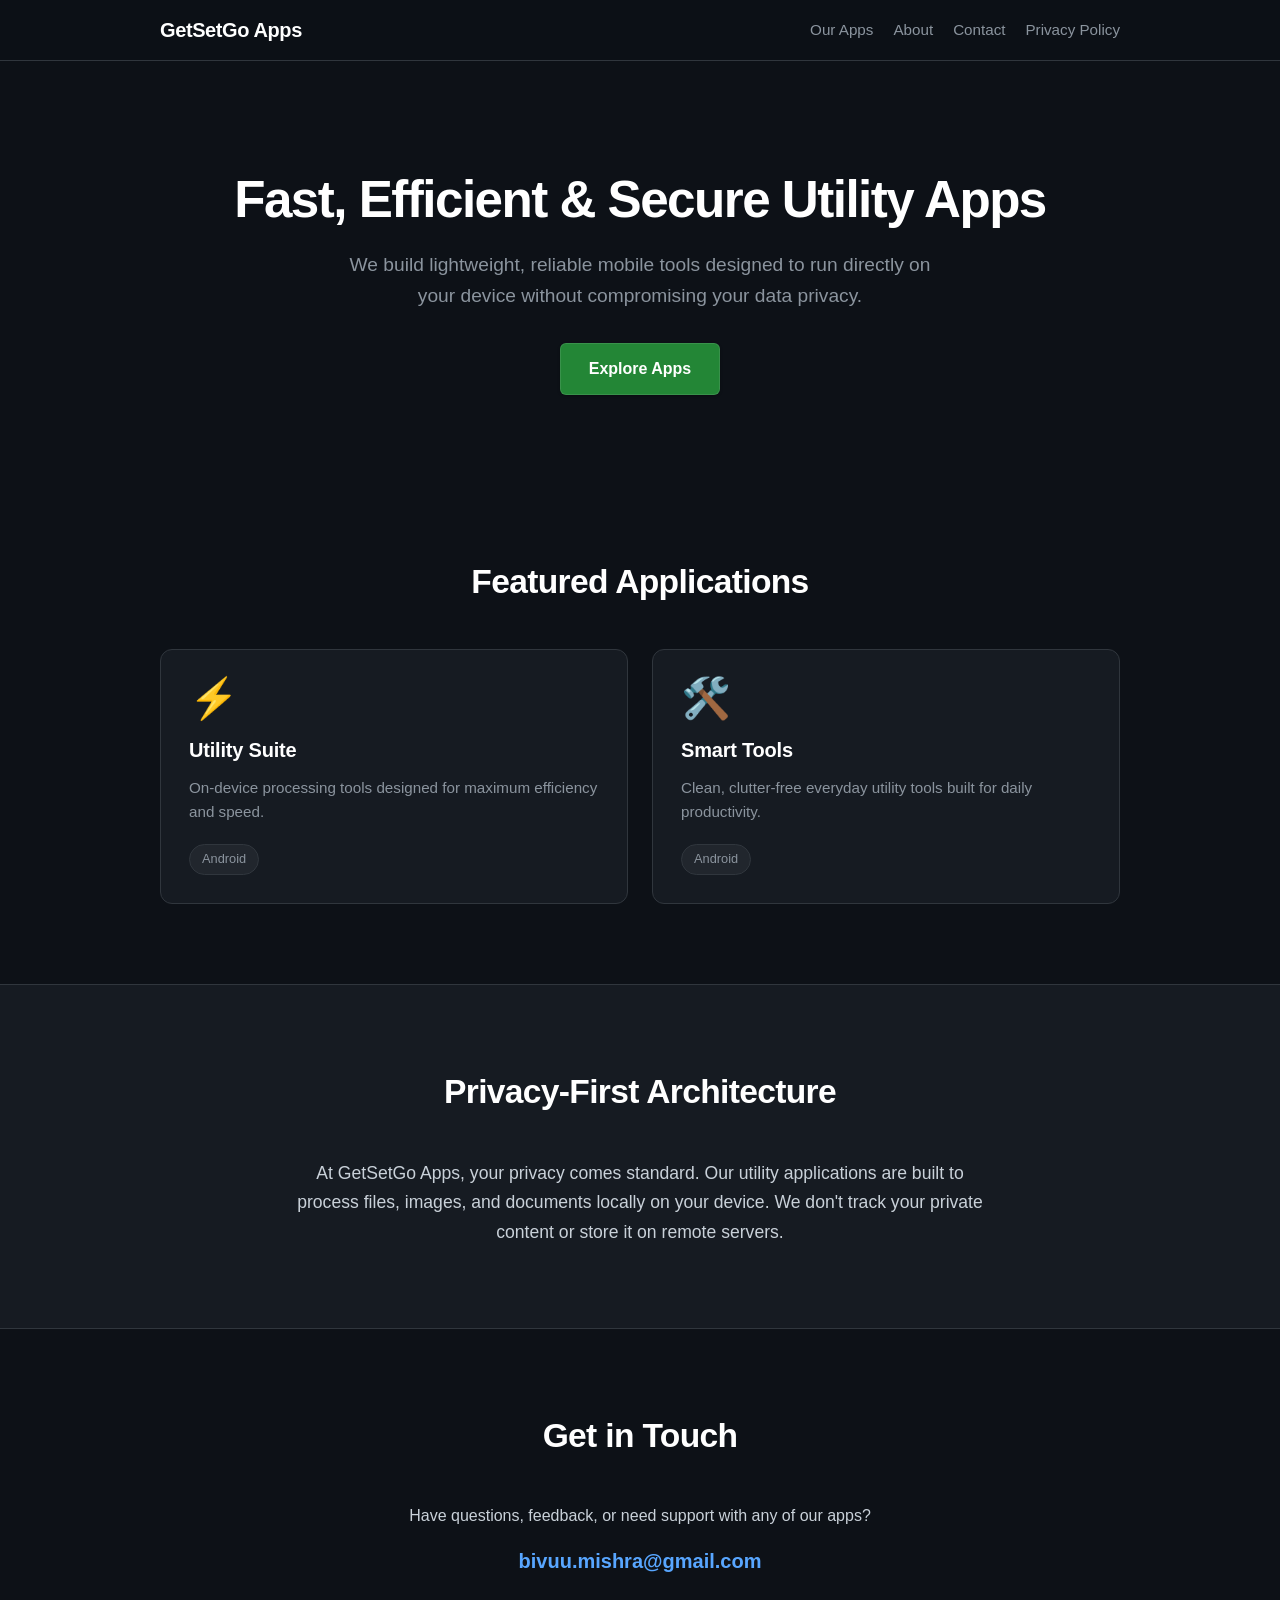
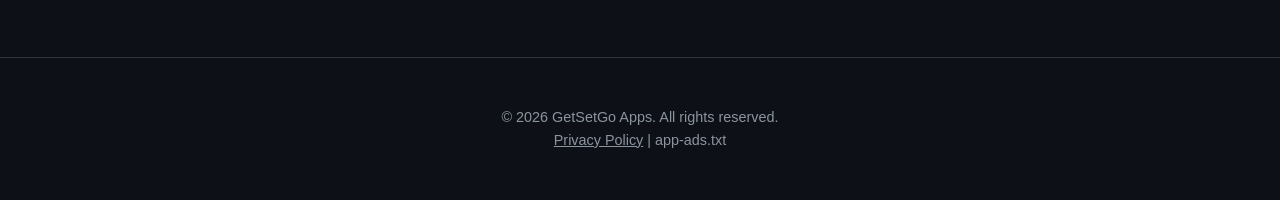
==== index.html @ 09047f12 "Update index.html" ====
<!DOCTYPE html>
<html lang="en">
<head>
    <meta charset="UTF-8">
    <meta name="viewport" content="width=device-width, initial-scale=1.0">
    <title>GetSetGo Apps - Mobile Utilities & Productivity</title>
    <meta name="description" content="Fast, efficient, and privacy-first Android utility applications processing data directly on your device.">
    
    <link rel="stylesheet" href="/styles.css">
</head>
<body>

    <header class="navbar">
        <div class="container nav-container">
            <a href="#" class="logo">GetSetGo Apps</a>
            <nav aria-label="Main Navigation">
                <a href="#apps">Our Apps</a>
                <a href="#about">About</a>
                <a href="#contact">Contact</a>
                <a href="/privacy-policy/" id="privacy-link">Privacy Policy</a>
            </nav>
        </div>
    </header>

    <main>
        <section class="hero">
            <div class="container hero-content">
                <h1>Fast, Efficient & Secure Utility Apps</h1>
                <p>We build lightweight, reliable mobile tools designed to run directly on your device without compromising your data privacy.</p>
                <a href="#apps" class="btn-primary">Explore Apps</a>
            </div>
        </section>

        <section id="apps" class="section">
            <div class="container">
                <h2 class="section-title">Featured Applications</h2>
                <div class="app-grid">
                    
                    <article class="app-card">
                        <div class="app-icon" aria-hidden="true">⚡</div>
                        <h3>Utility Suite</h3>
                        <p>On-device processing tools designed for maximum efficiency and speed.</p>
                        <span class="badge">Android</span>
                    </article>

                    <article class="app-card">
                        <div class="app-icon" aria-hidden="true">🛠️</div>
                        <h3>Smart Tools</h3>
                        <p>Clean, clutter-free everyday utility tools built for daily productivity.</p>
                        <span class="badge">Android</span>
                    </article>

                </div>
            </div>
        </section>

        <section id="about" class="section dark-bg">
            <div class="container text-center">
                <h2 class="section-title">Privacy-First Architecture</h2>
                <p class="section-desc">
                    At GetSetGo Apps, your privacy comes standard. Our utility applications are built to process files, images, and documents locally on your device. We don't track your private content or store it on remote servers.
                </p>
            </div>
        </section>

        <section id="contact" class="section">
            <div class="container text-center">
                <h2 class="section-title">Get in Touch</h2>
                <p>Have questions, feedback, or need support with any of our apps?</p>
                <a href="mailto:bivuu.mishra@gmail.com" class="contact-email">bivuu.mishra@gmail.com</a>
            </div>
        </section>
    </main>

    <footer>
        <div class="container footer-content">
            <p>&copy; 2026 GetSetGo Apps. All rights reserved.</p>
            <p>
                <button type="button" class="btn-link" id="open-privacy-modal" style="background:none; border:none; color:inherit; font:inherit; cursor:pointer; text-decoration:underline;">Privacy Policy</button> | 
                <a href="/app-ads.txt" target="_blank" rel="noopener">app-ads.txt</a>
            </p>
        </div>
    </footer>

    <div class="modal" id="privacy-modal" role="dialog" aria-modal="true" aria-labelledby="modal-title">
        <div class="modal-content">
            <button type="button" class="close-btn" id="close-privacy-modal" aria-label="Close modal">&times;</button>
            <h2 id="modal-title">Privacy Policy</h2>
            <p class="effective-date">Effective Date: January 1, 2026</p>
            
            <h3>Data Collection</h3>
            <p>GetSetGo Apps operates on an on-device model. We do not transmit, collect, or store personal files or telemetry on external servers.</p>

            <h3>Permissions</h3>
            <p>Required device permissions are strictly utilized locally to perform core utility features like file conversion and media processing.</p>
        </div>
    </div>

    <script src="/script.js"></script>
</body>
</html>
---- styles.css ----
:root {
  /* Color Palette */
  --bg-color: #0d1117;
  --card-bg: #161b22;
  --card-border: #30363d;
  --accent-color: #238636;
  --accent-hover: #2ea043;
  --text-main: #c9d1d9;
  --text-heading: #ffffff;
  --text-muted: #8b949e;
  --link-color: #58a6ff;

  /* Shadows & Radius */
  --radius-sm: 6px;
  --radius-md: 8px;
  --radius-lg: 12px;
  --radius-full: 9999px;
  --shadow-sm: 0 1px 3px rgba(0, 0, 0, 0.3);
  --shadow-md: 0 8px 24px rgba(0, 0, 0, 0.4);
  --shadow-lg: 0 16px 32px rgba(0, 0, 0, 0.5);

  /* Transitions */
  --transition-fast: 0.15s ease;
  --transition-normal: 0.25s cubic-bezier(0.16, 1, 0.3, 1);
}

/* Universal Reset */
*,
*::before,
*::after {
  box-sizing: border-box;
  margin: 0;
  padding: 0;
}

/* Base Body Styles */
html {
  color-scheme: dark;
  scroll-behavior: smooth;
}

body {
  font-family: -apple-system, BlinkMacSystemFont, "Segoe UI", Roboto, Helvetica, Arial, sans-serif;
  background-color: var(--bg-color);
  color: var(--text-main);
  line-height: 1.6;
  min-height: 100vh;
  -webkit-font-smoothing: antialiased;
  -moz-osx-font-smoothing: grayscale;
}

/* Layout Utilities */
.container {
  width: 90%;
  max-width: 1000px;
  margin: 0 auto;
  padding: 0 20px;
}

/* Sticky Navbar with Fallback */
.navbar {
  background-color: rgba(13, 17, 23, 0.85);
  border-bottom: 1px solid var(--card-border);
  position: sticky;
  top: 0;
  z-index: 100;
  padding: 14px 0;
  transition: border-color var(--transition-fast);
}

@supports (backdrop-filter: blur(12px)) or (-webkit-backdrop-filter: blur(12px)) {
  .navbar {
    background-color: rgba(13, 17, 23, 0.75);
    backdrop-filter: blur(12px);
    -webkit-backdrop-filter: blur(12px);
  }
}

.nav-container {
  display: flex;
  justify-content: space-between;
  align-items: center;
  gap: 20px;
}

.logo {
  font-size: 1.25rem;
  font-weight: 700;
  color: var(--text-heading);
  text-decoration: none;
  letter-spacing: -0.02em;
  transition: opacity var(--transition-fast);
}

.logo:hover {
  opacity: 0.85;
}

nav {
  display: flex;
  align-items: center;
  gap: 20px;
  flex-wrap: wrap;
}

nav a {
  color: var(--text-muted);
  text-decoration: none;
  font-weight: 500;
  font-size: 0.95rem;
  transition: color var(--transition-fast);
}

nav a:hover {
  color: var(--text-heading);
}

/* Focus States for Accessibility */
a:focus-visible,
button:focus-visible {
  outline: 2px solid var(--link-color);
  outline-offset: 4px;
  border-radius: 4px;
}

/* Hero Section */
.hero {
  padding: 110px 0 80px;
  text-align: center;
}

.hero h1 {
  font-size: clamp(2.2rem, 5vw, 3.2rem);
  font-weight: 800;
  color: var(--text-heading);
  line-height: 1.15;
  letter-spacing: -0.03em;
  margin-bottom: 20px;
}

.hero p {
  font-size: 1.2rem;
  color: var(--text-muted);
  max-width: 620px;
  margin: 0 auto 32px;
}

/* Primary Button */
.btn-primary {
  display: inline-flex;
  align-items: center;
  justify-content: center;
  background-color: var(--accent-color);
  color: #ffffff;
  padding: 12px 28px;
  border-radius: var(--radius-sm);
  border: 1px solid rgba(255, 255, 255, 0.1);
  text-decoration: none;
  font-weight: 600;
  font-size: 1rem;
  cursor: pointer;
  box-shadow: var(--shadow-sm);
  transition: background-color var(--transition-fast), transform var(--transition-fast), box-shadow var(--transition-fast);
}

.btn-primary:hover {
  background-color: var(--accent-hover);
  transform: translateY(-1px);
  box-shadow: 0 4px 12px rgba(35, 134, 54, 0.3);
}

.btn-primary:active {
  transform: translateY(0);
}

/* Sections */
.section {
  padding: 80px 0;
}

.dark-bg {
  background-color: var(--card-bg);
  border-top: 1px solid var(--card-border);
  border-bottom: 1px solid var(--card-border);
}

.section-title {
  font-size: 2.1rem;
  font-weight: 700;
  color: var(--text-heading);
  text-align: center;
  letter-spacing: -0.02em;
  margin-bottom: 40px;
}

.section-desc {
  max-width: 700px;
  margin: 0 auto;
  font-size: 1.1rem;
  line-height: 1.7;
}

.text-center {
  text-align: center;
}

/* App Grid & Cards */
.app-grid {
  display: grid;
  grid-template-columns: repeat(auto-fit, minmax(280px, 1fr));
  gap: 24px;
}

.app-card {
  background-color: var(--card-bg);
  border: 1px solid var(--card-border);
  border-radius: var(--radius-lg);
  padding: 28px;
  position: relative;
  display: flex;
  flex-direction: column;
  transition: transform var(--transition-normal), border-color var(--transition-normal), box-shadow var(--transition-normal);
}

.app-card:hover {
  transform: translateY(-4px);
  border-color: #444c56;
  box-shadow: var(--shadow-md);
}

.app-icon {
  font-size: 2.5rem;
  margin-bottom: 16px;
  line-height: 1;
}

.app-card h3 {
  color: var(--text-heading);
  font-size: 1.25rem;
  font-weight: 600;
  margin-bottom: 10px;
  letter-spacing: -0.01em;
}

.app-card p {
  color: var(--text-muted);
  font-size: 0.95rem;
  margin-bottom: 20px;
  flex-grow: 1;
}

.badge {
  display: inline-flex;
  align-items: center;
  align-self: flex-start;
  background-color: #21262d;
  border: 1px solid var(--card-border);
  color: var(--text-muted);
  padding: 4px 12px;
  border-radius: var(--radius-full);
  font-size: 0.8rem;
  font-weight: 500;
}

.contact-email {
  display: inline-block;
  margin-top: 16px;
  font-size: 1.25rem;
  font-weight: 600;
  color: var(--link-color);
  text-decoration: none;
  transition: color var(--transition-fast), text-decoration-color var(--transition-fast);
}

.contact-email:hover {
  text-decoration: underline;
}

/* Footer */
footer {
  padding: 48px 0;
  border-top: 1px solid var(--card-border);
  text-align: center;
  color: var(--text-muted);
  font-size: 0.9rem;
}

footer a {
  color: var(--text-muted);
  text-decoration: none;
  transition: color var(--transition-fast);
}

footer a:hover {
  color: var(--text-heading);
  text-decoration: underline;
}

/* Modal Overlay & Card */
.modal {
  display: none;
  position: fixed;
  inset: 0;
  width: 100%;
  height: 100%;
  background-color: rgba(0, 0, 0, 0.75);
  backdrop-filter: blur(4px);
  -webkit-backdrop-filter: blur(4px);
  z-index: 1000;
  padding: 20px;
  overflow-y: auto;
}

.modal.is-open {
  display: grid;
  place-items: center;
}

.modal-content {
  background-color: var(--card-bg);
  border: 1px solid var(--card-border);
  margin: auto;
  padding: 36px;
  width: 100%;
  max-width: 700px;
  border-radius: var(--radius-lg);
  position: relative;
  box-shadow: var(--shadow-lg);
  animation: modalFadeIn var(--transition-normal);
}

@keyframes modalFadeIn {
  from {
    opacity: 0;
    transform: scale(0.96) translateY(8px);
  }
  to {
    opacity: 1;
    transform: scale(1) translateY(0);
  }
}

.modal-content h2 {
  color: var(--text-heading);
  font-size: 1.6rem;
  font-weight: 700;
  margin-bottom: 6px;
}

.modal-content h3 {
  color: var(--text-heading);
  font-size: 1.15rem;
  margin: 24px 0 10px;
}

.modal-content p, 
.modal-content ul {
  margin-bottom: 16px;
  font-size: 0.95rem;
  color: var(--text-main);
}

.modal-content ul {
  padding-left: 24px;
}

.effective-date {
  color: var(--text-muted);
  font-size: 0.85rem !important;
  margin-bottom: 24px !important;
}

.close-btn {
  position: absolute;
  top: 18px;
  right: 20px;
  font-size: 1.6rem;
  line-height: 1;
  color: var(--text-muted);
  background: transparent;
  border: none;
  cursor: pointer;
  border-radius: 4px;
  padding: 4px;
  transition: color var(--transition-fast), background-color var(--transition-fast);
}

.close-btn:hover {
  color: var(--text-heading);
  background-color: rgba(255, 255, 255, 0.08);
}

/* Reduced Motion Preference */
@media (prefers-reduced-motion: reduce) {
  *,
  *::before,
  *::after {
    animation-duration: 0.01ms !important;
    animation-iteration-count: 1 !important;
    transition-duration: 0.01ms !important;
    scroll-behavior: auto !important;
  }
}
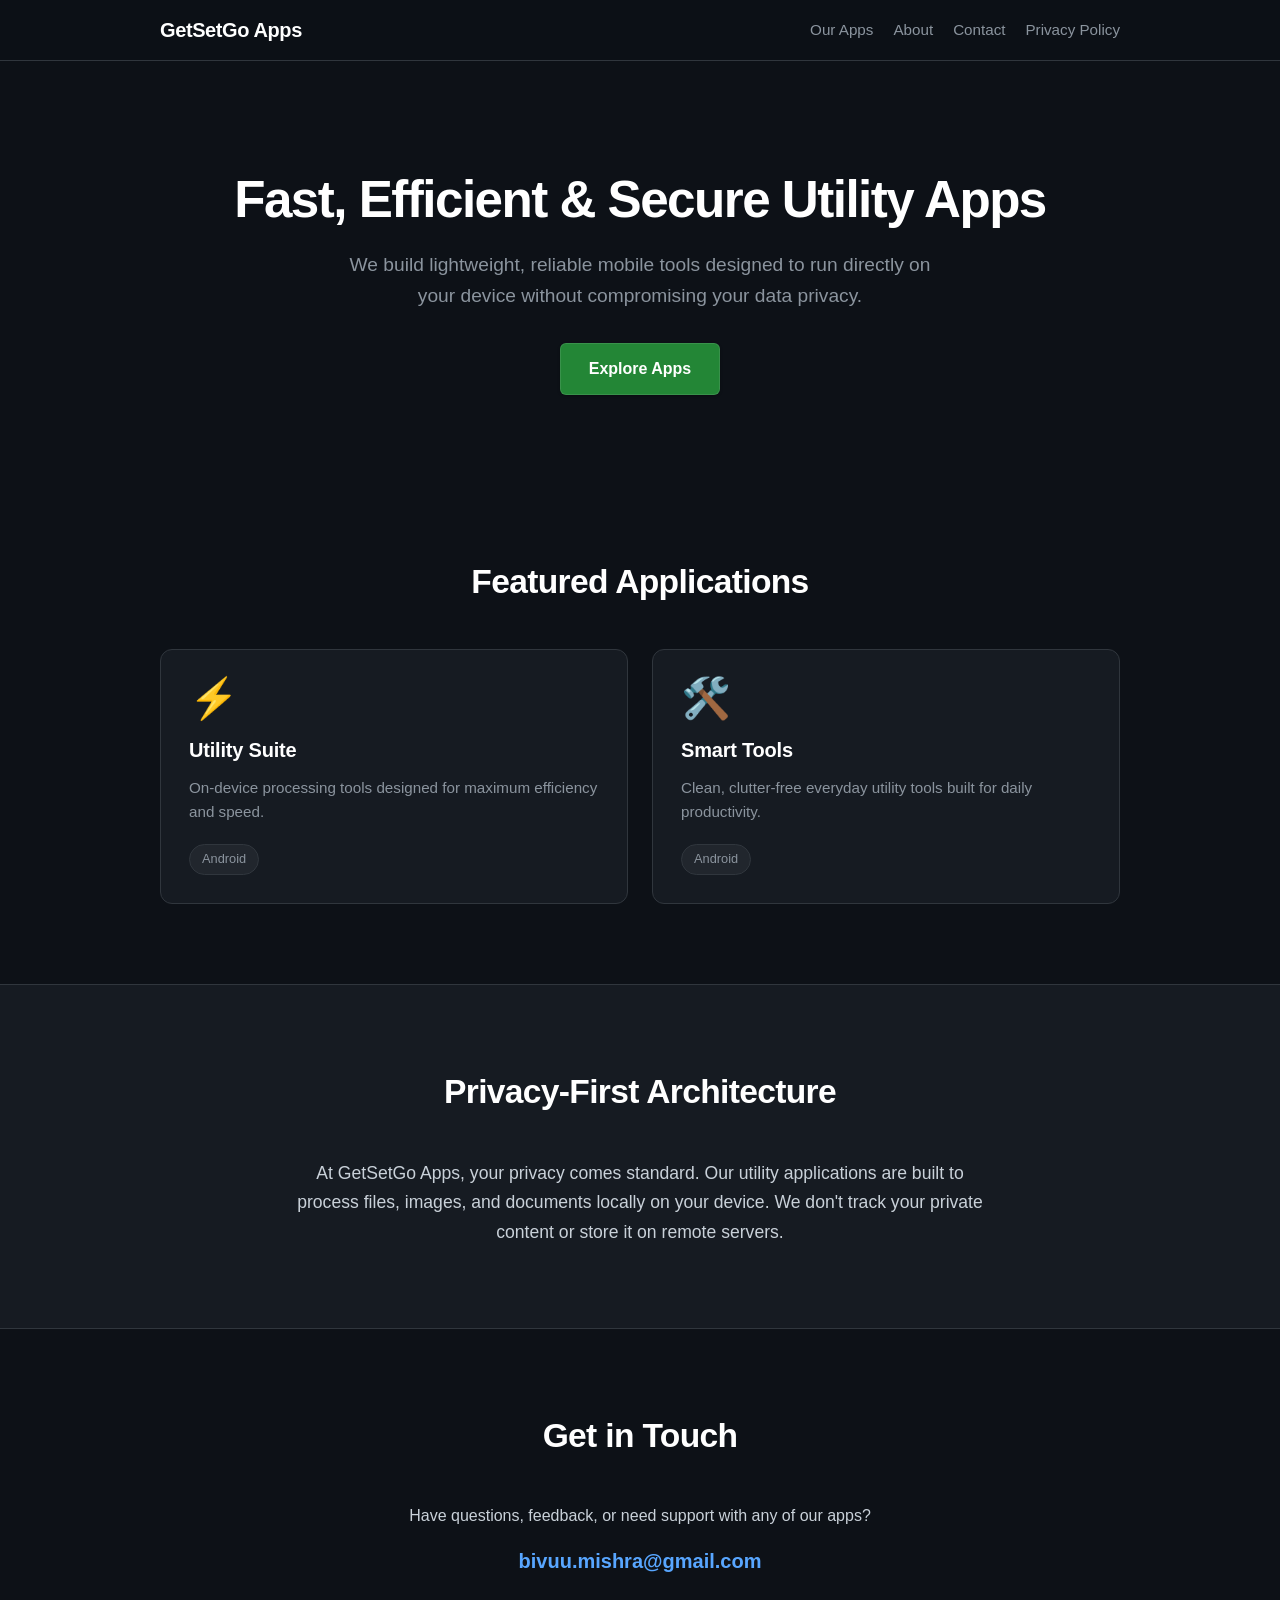
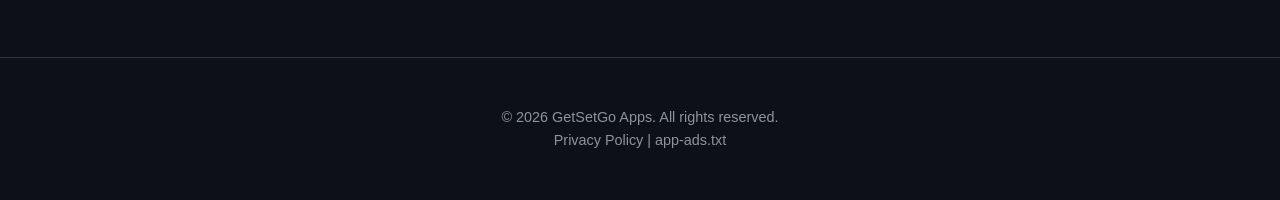
==== commit 181ee1e0: "Update index.html" ====
--- a/index.html
+++ b/index.html
@@ -6,10 +6,12 @@
     <title>GetSetGo Apps - Mobile Utilities & Productivity</title>
     <meta name="description" content="Fast, efficient, and privacy-first Android utility applications processing data directly on your device.">
     
+    <!-- Stylesheet -->
     <link rel="stylesheet" href="/styles.css">
 </head>
 <body>
 
+    <!-- Header Navigation -->
     <header class="navbar">
         <div class="container nav-container">
             <a href="#" class="logo">GetSetGo Apps</a>
@@ -17,12 +19,13 @@
                 <a href="#apps">Our Apps</a>
                 <a href="#about">About</a>
                 <a href="#contact">Contact</a>
-                <a href="/privacy-policy/" id="privacy-link">Privacy Policy</a>
+                <a href="https://www.getsetgoapp.com/privacy-policy/">Privacy Policy</a>
             </nav>
         </div>
     </header>
 
     <main>
+        <!-- Hero Section -->
         <section class="hero">
             <div class="container hero-content">
                 <h1>Fast, Efficient & Secure Utility Apps</h1>
@@ -31,6 +34,7 @@
             </div>
         </section>
 
+        <!-- App Showcase Section -->
         <section id="apps" class="section">
             <div class="container">
                 <h2 class="section-title">Featured Applications</h2>
@@ -54,6 +58,7 @@
             </div>
         </section>
 
+        <!-- About Section -->
         <section id="about" class="section dark-bg">
             <div class="container text-center">
                 <h2 class="section-title">Privacy-First Architecture</h2>
@@ -63,6 +68,7 @@
             </div>
         </section>
 
+        <!-- Contact Section -->
         <section id="contact" class="section">
             <div class="container text-center">
                 <h2 class="section-title">Get in Touch</h2>
@@ -72,30 +78,17 @@
         </section>
     </main>
 
+    <!-- Footer -->
     <footer>
         <div class="container footer-content">
             <p>&copy; 2026 GetSetGo Apps. All rights reserved.</p>
             <p>
-                <button type="button" class="btn-link" id="open-privacy-modal" style="background:none; border:none; color:inherit; font:inherit; cursor:pointer; text-decoration:underline;">Privacy Policy</button> | 
+                <a href="https://www.getsetgoapp.com/privacy-policy/">Privacy Policy</a> | 
                 <a href="/app-ads.txt" target="_blank" rel="noopener">app-ads.txt</a>
             </p>
         </div>
     </footer>
 
-    <div class="modal" id="privacy-modal" role="dialog" aria-modal="true" aria-labelledby="modal-title">
-        <div class="modal-content">
-            <button type="button" class="close-btn" id="close-privacy-modal" aria-label="Close modal">&times;</button>
-            <h2 id="modal-title">Privacy Policy</h2>
-            <p class="effective-date">Effective Date: January 1, 2026</p>
-            
-            <h3>Data Collection</h3>
-            <p>GetSetGo Apps operates on an on-device model. We do not transmit, collect, or store personal files or telemetry on external servers.</p>
-
-            <h3>Permissions</h3>
-            <p>Required device permissions are strictly utilized locally to perform core utility features like file conversion and media processing.</p>
-        </div>
-    </div>
-
     <script src="/script.js"></script>
 </body>
 </html>
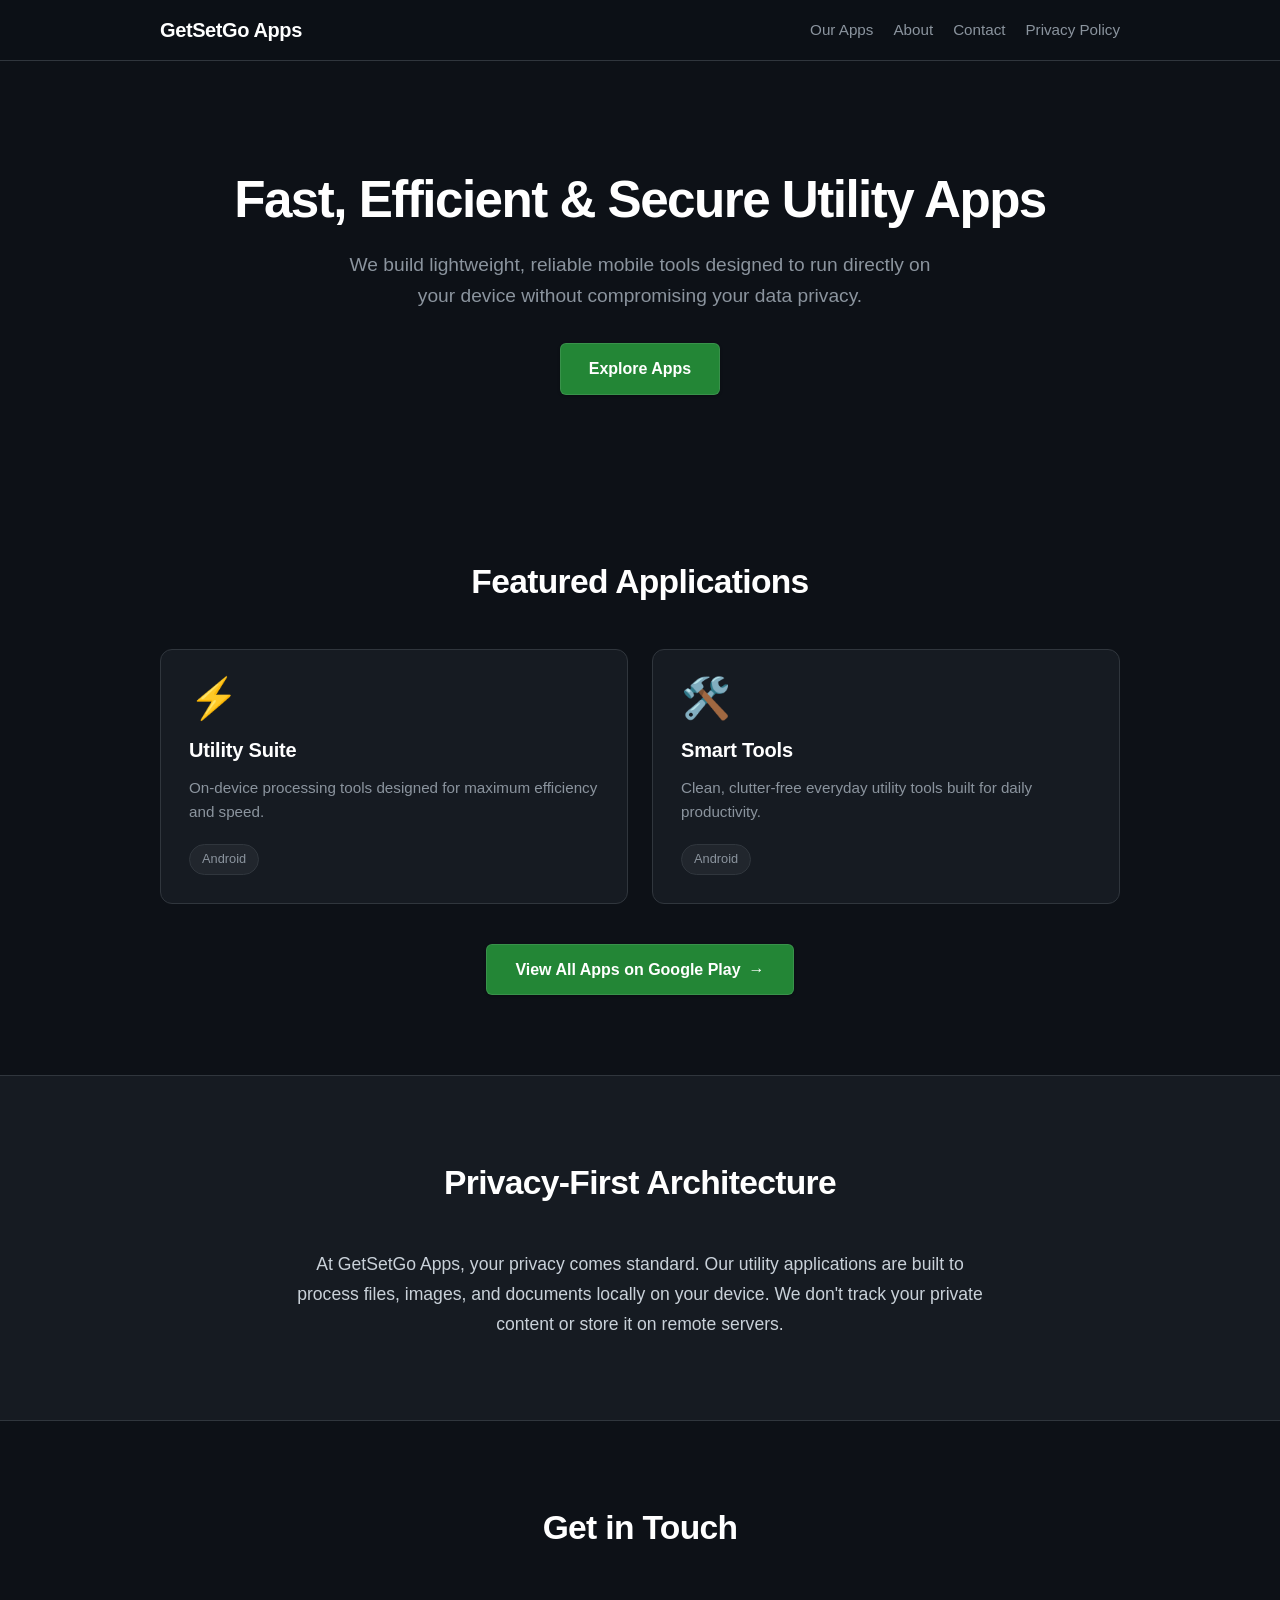
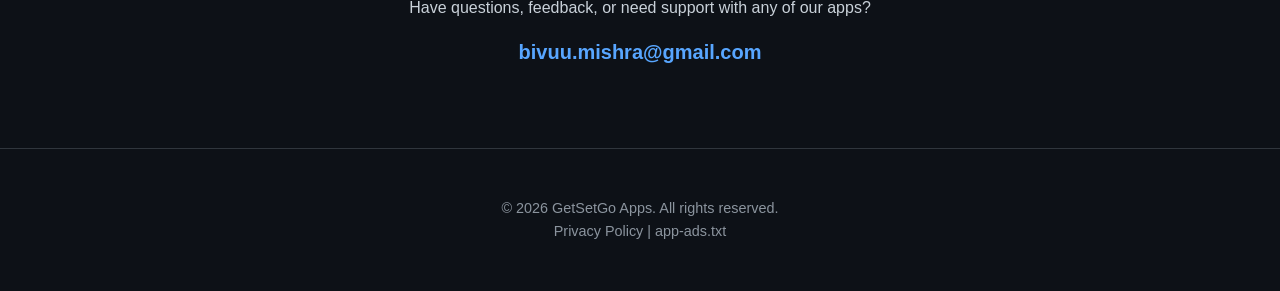
==== commit 33384eef: "Update index.html" ====
--- a/index.html
+++ b/index.html
@@ -35,28 +35,39 @@
         </section>
 
         <!-- App Showcase Section -->
-        <section id="apps" class="section">
-            <div class="container">
-                <h2 class="section-title">Featured Applications</h2>
-                <div class="app-grid">
-                    
-                    <article class="app-card">
-                        <div class="app-icon" aria-hidden="true">⚡</div>
-                        <h3>Utility Suite</h3>
-                        <p>On-device processing tools designed for maximum efficiency and speed.</p>
-                        <span class="badge">Android</span>
-                    </article>
+<section id="apps" class="section">
+    <div class="container">
+        <h2 class="section-title">Featured Applications</h2>
+        
+        <div class="app-grid">
+            <article class="app-card">
+                <div class="app-icon" aria-hidden="true">⚡</div>
+                <h3>Utility Suite</h3>
+                <p>On-device processing tools designed for maximum efficiency and speed.</p>
+                <span class="badge">Android</span>
+            </article>
 
-                    <article class="app-card">
-                        <div class="app-icon" aria-hidden="true">🛠️</div>
-                        <h3>Smart Tools</h3>
-                        <p>Clean, clutter-free everyday utility tools built for daily productivity.</p>
-                        <span class="badge">Android</span>
-                    </article>
+            <article class="app-card">
+                <div class="app-icon" aria-hidden="true">🛠️</div>
+                <h3>Smart Tools</h3>
+                <p>Clean, clutter-free everyday utility tools built for daily productivity.</p>
+                <span class="badge">Android</span>
+            </article>
+        </div>
 
-                </div>
-            </div>
-        </section>
+        <!-- Google Play Developer Page Redirect -->
+        <div class="text-center" style="margin-top: 40px;">
+            <a href="YOUR_GOOGLE_PLAY_DEVELOPER_URL_HERE" 
+               target="_blank" 
+               rel="noopener" 
+               class="btn-primary" 
+               style="display: inline-flex; align-items: center; gap: 8px;">
+                <span>View All Apps on Google Play</span>
+                <span aria-hidden="true">→</span>
+            </a>
+        </div>
+    </div>
+</section>
 
         <!-- About Section -->
         <section id="about" class="section dark-bg">
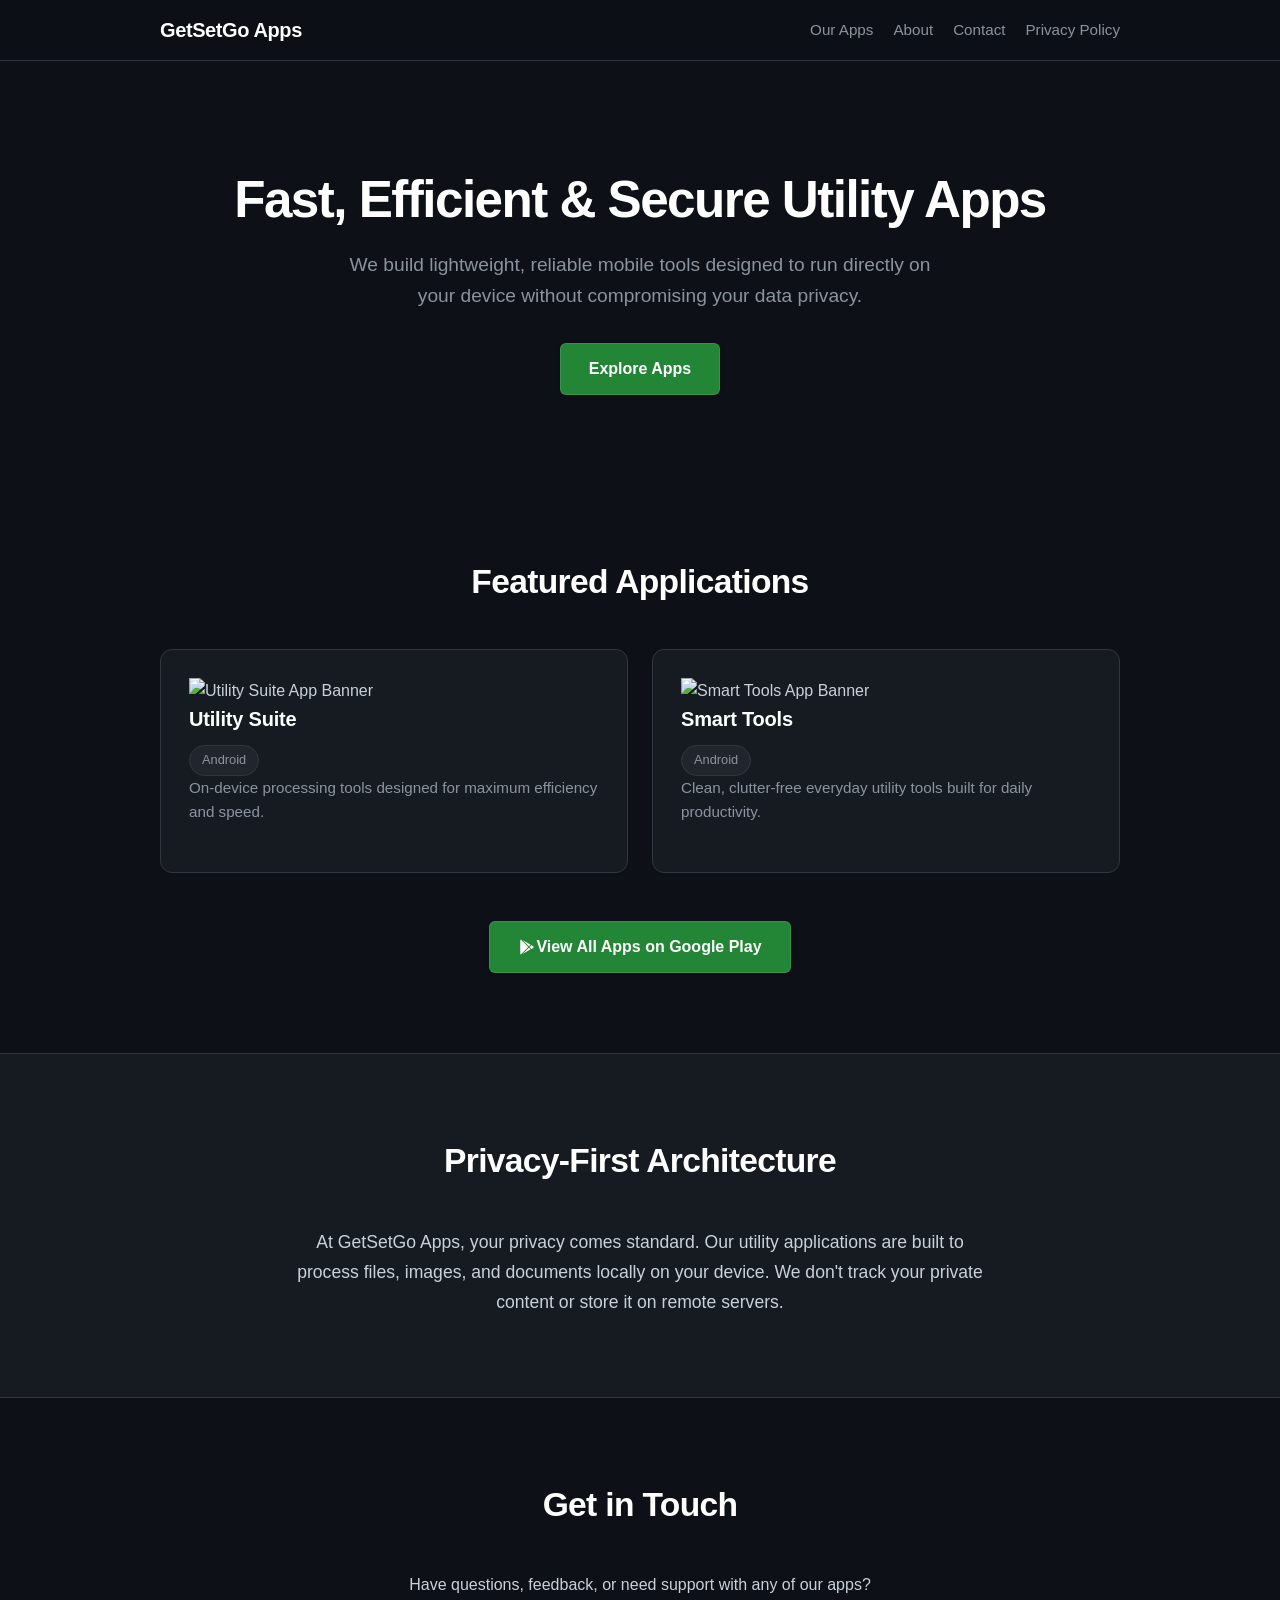
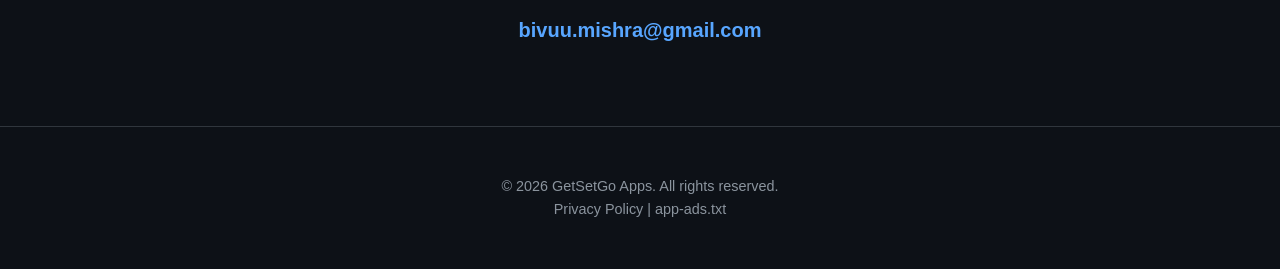
==== commit d965b64f: "Update index.html" ====
--- a/index.html
+++ b/index.html
@@ -34,41 +34,59 @@
             </div>
         </section>
 
-        <!-- App Showcase Section -->
+       <!-- App Showcase Section -->
 <section id="apps" class="section">
     <div class="container">
         <h2 class="section-title">Featured Applications</h2>
         
         <div class="app-grid">
+            
             <article class="app-card">
-                <div class="app-icon" aria-hidden="true">⚡</div>
-                <h3>Utility Suite</h3>
-                <p>On-device processing tools designed for maximum efficiency and speed.</p>
-                <span class="badge">Android</span>
+                <div class="app-banner">
+                    <img src="https://play-lh.googleusercontent.com/tbfSCCvy3BxwvI4bOp63JibMXZtKmG6j5EbWR7bz3s1AkxPr7iZbWXC-E_FOarPlzL58eIrQUjv8IwddpefCsNs=w416-h235-rw" 
+                         alt="Utility Suite App Banner" 
+                         loading="lazy">
+                </div>
+                <div class="app-card-body">
+                    <div class="app-header">
+                        <h3>Utility Suite</h3>
+                        <span class="badge">Android</span>
+                    </div>
+                    <p>On-device processing tools designed for maximum efficiency and speed.</p>
+                </div>
             </article>
 
             <article class="app-card">
-                <div class="app-icon" aria-hidden="true">🛠️</div>
-                <h3>Smart Tools</h3>
-                <p>Clean, clutter-free everyday utility tools built for daily productivity.</p>
-                <span class="badge">Android</span>
+                <div class="app-banner">
+                    <img src="https://play-lh.googleusercontent.com/xnUc1pFWJFJgLd02MJPdoJw-GPMEQJjYbyLMTSP0AoQjBYssQsRPZ_EKed4XISZaD9eRCmc370HL39cR-rLUjro=w416-h235-rw" 
+                         alt="Smart Tools App Banner" 
+                         loading="lazy">
+                </div>
+                <div class="app-card-body">
+                    <div class="app-header">
+                        <h3>Smart Tools</h3>
+                        <span class="badge">Android</span>
+                    </div>
+                    <p>Clean, clutter-free everyday utility tools built for daily productivity.</p>
+                </div>
             </article>
+
         </div>
 
-        <!-- Google Play Developer Page Redirect -->
-        <div class="text-center" style="margin-top: 40px;">
-            <a href="YOUR_GOOGLE_PLAY_DEVELOPER_URL_HERE" 
+        <!-- Direct Play Store Developer Page Link -->
+        <div class="text-center" style="margin-top: 48px;">
+            <a href="https://play.google.com/store/apps/dev?id=YOUR_DEVELOPER_ID" 
                target="_blank" 
                rel="noopener" 
-               class="btn-primary" 
-               style="display: inline-flex; align-items: center; gap: 8px;">
+               class="btn-primary store-btn">
+                <svg width="18" height="18" viewBox="0 0 24 24" fill="currentColor" aria-hidden="true">
+                    <path d="M3,20.5V3.5C3,2.91 3.34,2.39 3.84,2.15L13.69,12L3.84,21.85C3.34,21.6 3,21.09 3,20.5M16.81,15.12L6.05,21.34L14.54,12.85L16.81,15.12M20.16,10.81C20.5,11.08 20.75,11.5 20.75,12C20.75,12.5 20.53,12.9 20.18,13.18L17.89,14.5L15.39,12L17.89,9.5L20.16,10.81M6.05,2.66L16.81,8.88L14.54,11.15L6.05,2.66Z"/>
+                </svg>
                 <span>View All Apps on Google Play</span>
-                <span aria-hidden="true">→</span>
             </a>
         </div>
     </div>
 </section>
-
         <!-- About Section -->
         <section id="about" class="section dark-bg">
             <div class="container text-center">
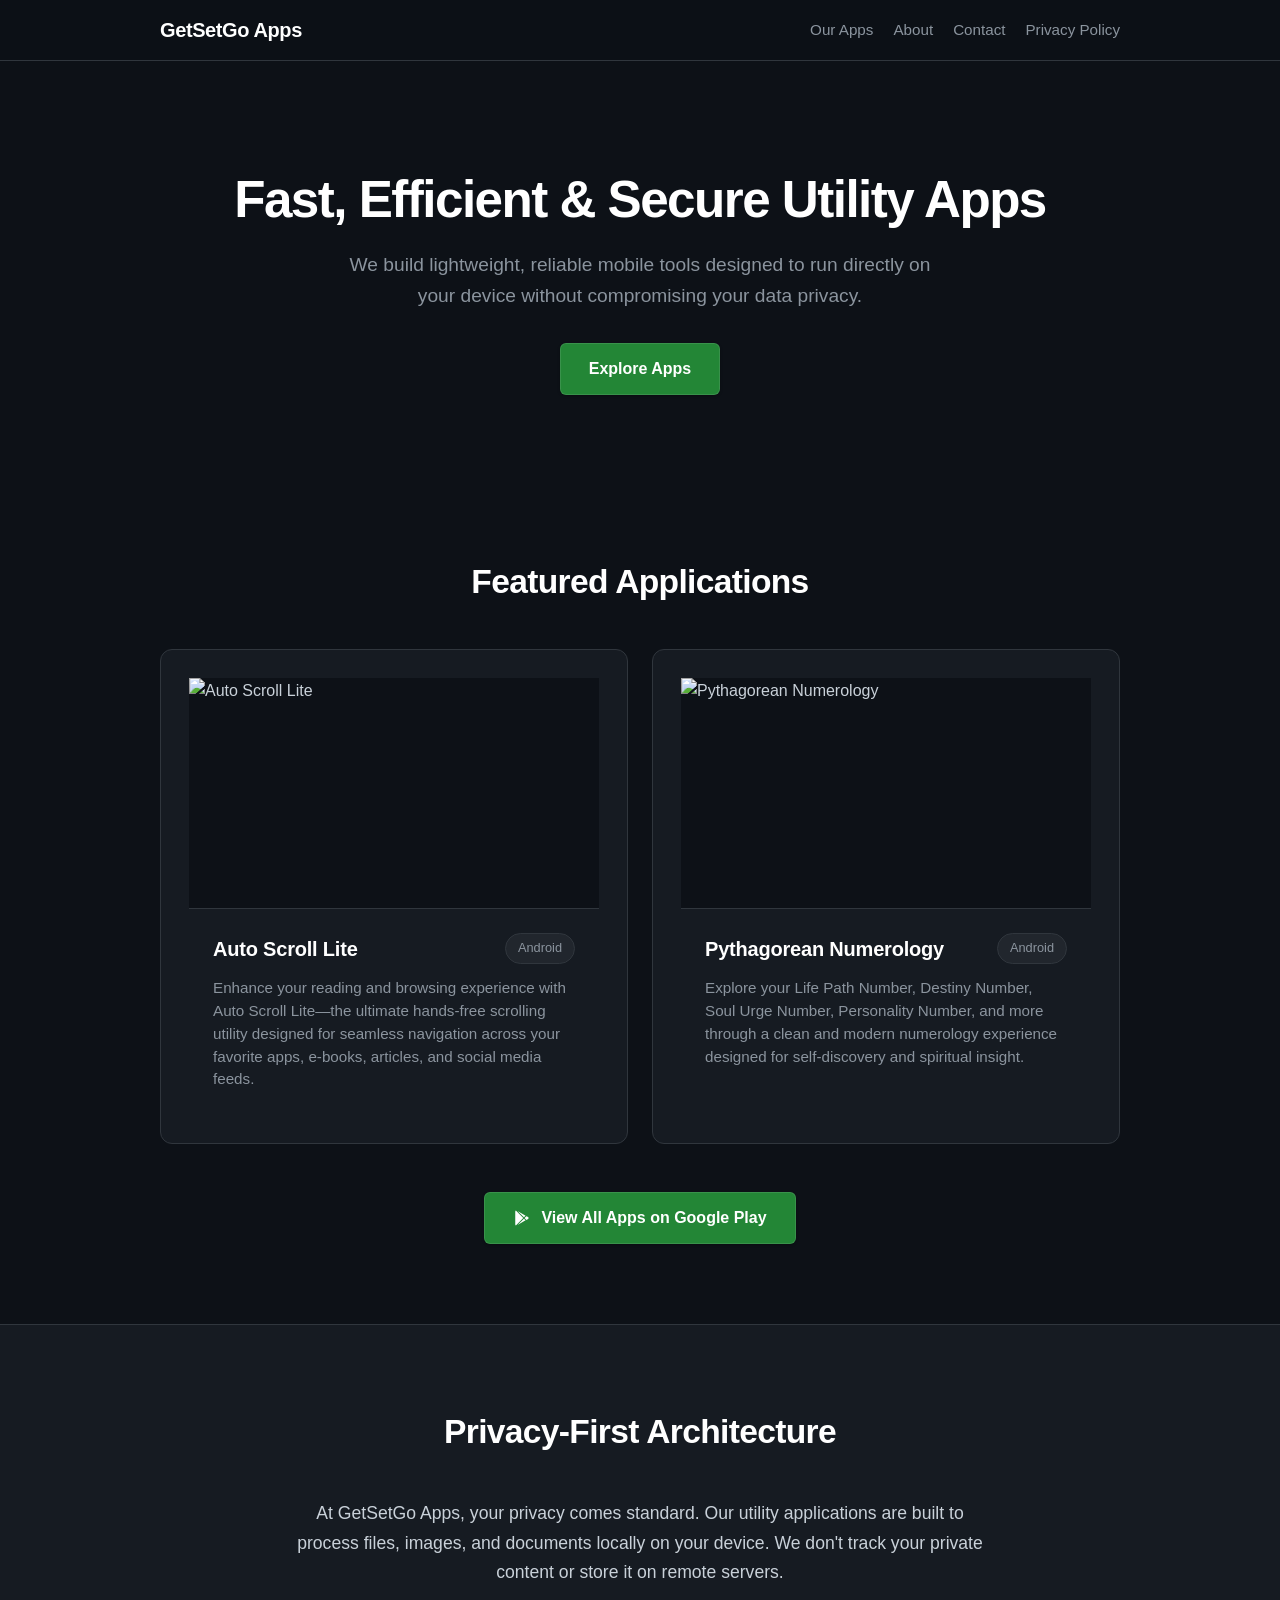
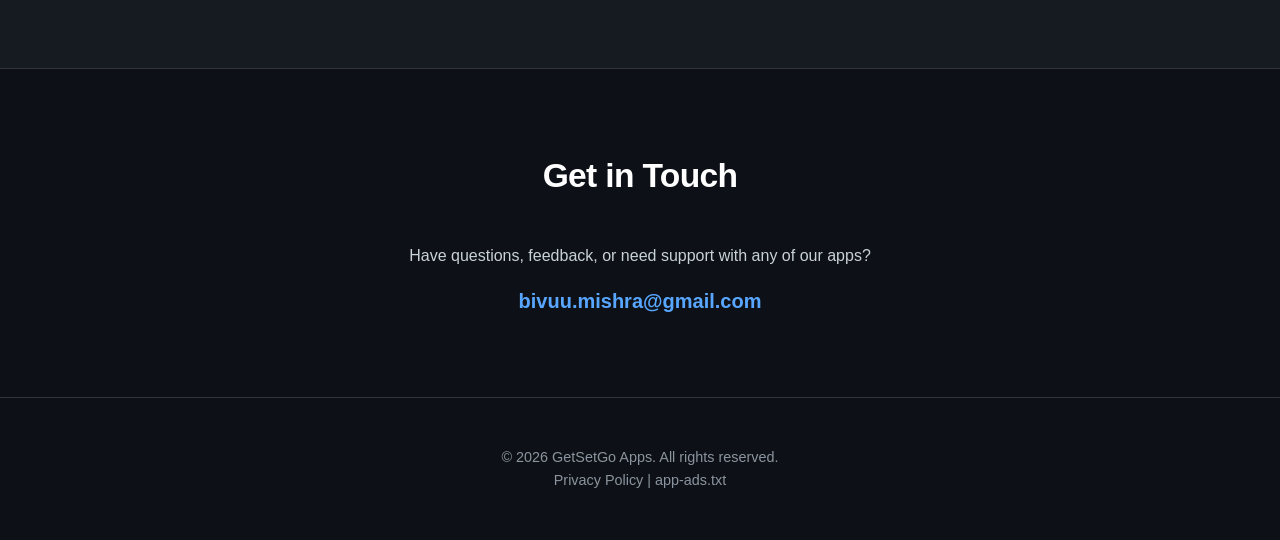
==== commit 801043b6: "Update index.html" ====
--- a/index.html
+++ b/index.html
@@ -44,30 +44,30 @@
             <article class="app-card">
                 <div class="app-banner">
                     <img src="https://play-lh.googleusercontent.com/tbfSCCvy3BxwvI4bOp63JibMXZtKmG6j5EbWR7bz3s1AkxPr7iZbWXC-E_FOarPlzL58eIrQUjv8IwddpefCsNs=w416-h235-rw" 
-                         alt="Utility Suite App Banner" 
+                         alt="Auto Scroll Lite" 
                          loading="lazy">
                 </div>
                 <div class="app-card-body">
                     <div class="app-header">
-                        <h3>Utility Suite</h3>
+                        <h3>Auto Scroll Lite</h3>
                         <span class="badge">Android</span>
                     </div>
-                    <p>On-device processing tools designed for maximum efficiency and speed.</p>
+                    <p>Enhance your reading and browsing experience with Auto Scroll Lite—the ultimate hands-free scrolling utility designed for seamless navigation across your favorite apps, e-books, articles, and social media feeds.</p>
                 </div>
             </article>
 
             <article class="app-card">
                 <div class="app-banner">
                     <img src="https://play-lh.googleusercontent.com/xnUc1pFWJFJgLd02MJPdoJw-GPMEQJjYbyLMTSP0AoQjBYssQsRPZ_EKed4XISZaD9eRCmc370HL39cR-rLUjro=w416-h235-rw" 
-                         alt="Smart Tools App Banner" 
+                         alt="Pythagorean Numerology" 
                          loading="lazy">
                 </div>
                 <div class="app-card-body">
                     <div class="app-header">
-                        <h3>Smart Tools</h3>
+                        <h3>Pythagorean Numerology</h3>
                         <span class="badge">Android</span>
                     </div>
-                    <p>Clean, clutter-free everyday utility tools built for daily productivity.</p>
+                    <p>Explore your Life Path Number, Destiny Number, Soul Urge Number, Personality Number, and more through a clean and modern numerology experience designed for self-discovery and spiritual insight.</p>
                 </div>
             </article>
 
--- a/styles.css
+++ b/styles.css
@@ -401,3 +401,78 @@
     scroll-behavior: auto !important;
   }
 }
+/* App Cards with Banners */
+.app-card {
+  background-color: var(--card-bg);
+  border: 1px solid var(--card-border);
+  border-radius: var(--radius-lg);
+  overflow: hidden; /* Clips image cleanly to border-radius */
+  display: flex;
+  flex-direction: column;
+  transition: transform var(--transition-normal), border-color var(--transition-normal), box-shadow var(--transition-normal);
+}
+
+.app-card:hover {
+  transform: translateY(-4px);
+  border-color: #444c56;
+  box-shadow: var(--shadow-md);
+}
+
+/* Banner Image Wrapper */
+.app-banner {
+  width: 100%;
+  aspect-ratio: 416 / 235;
+  background-color: #0d1117;
+  overflow: hidden;
+  border-bottom: 1px solid var(--card-border);
+}
+
+.app-banner img {
+  width: 100%;
+  height: 100%;
+  object-fit: cover;
+  display: block;
+  transition: transform var(--transition-normal);
+}
+
+.app-card:hover .app-banner img {
+  transform: scale(1.03); /* Subtle zoom effect on card hover */
+}
+
+/* Card Body Content */
+.app-card-body {
+  padding: 24px;
+  display: flex;
+  flex-direction: column;
+  flex-grow: 1;
+}
+
+.app-header {
+  display: flex;
+  justify-content: space-between;
+  align-items: center;
+  gap: 12px;
+  margin-bottom: 12px;
+}
+
+.app-header h3 {
+  color: var(--text-heading);
+  font-size: 1.25rem;
+  font-weight: 600;
+  letter-spacing: -0.01em;
+  margin-bottom: 0;
+}
+
+.app-card-body p {
+  color: var(--text-muted);
+  font-size: 0.95rem;
+  line-height: 1.5;
+  margin-bottom: 0;
+}
+
+/* Google Play CTA Button Icon alignment */
+.store-btn {
+  display: inline-flex;
+  align-items: center;
+  gap: 10px;
+}
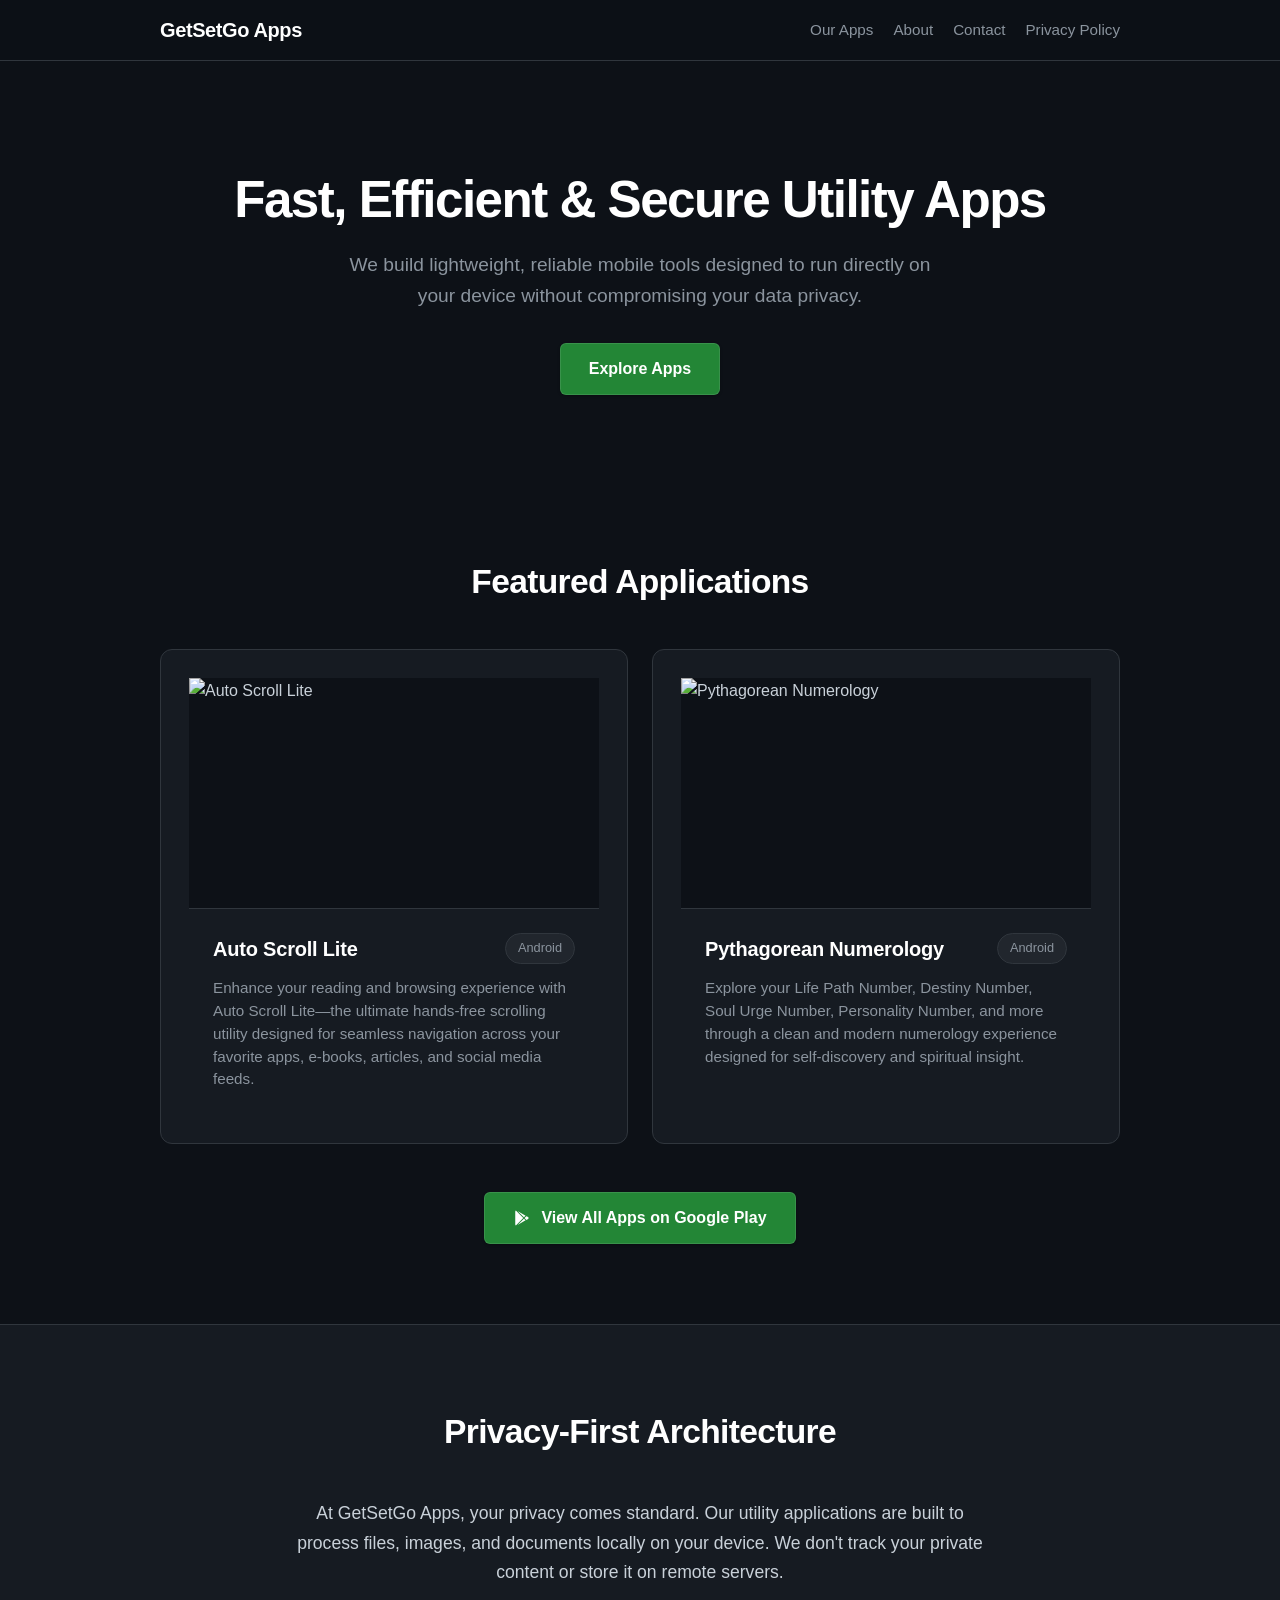
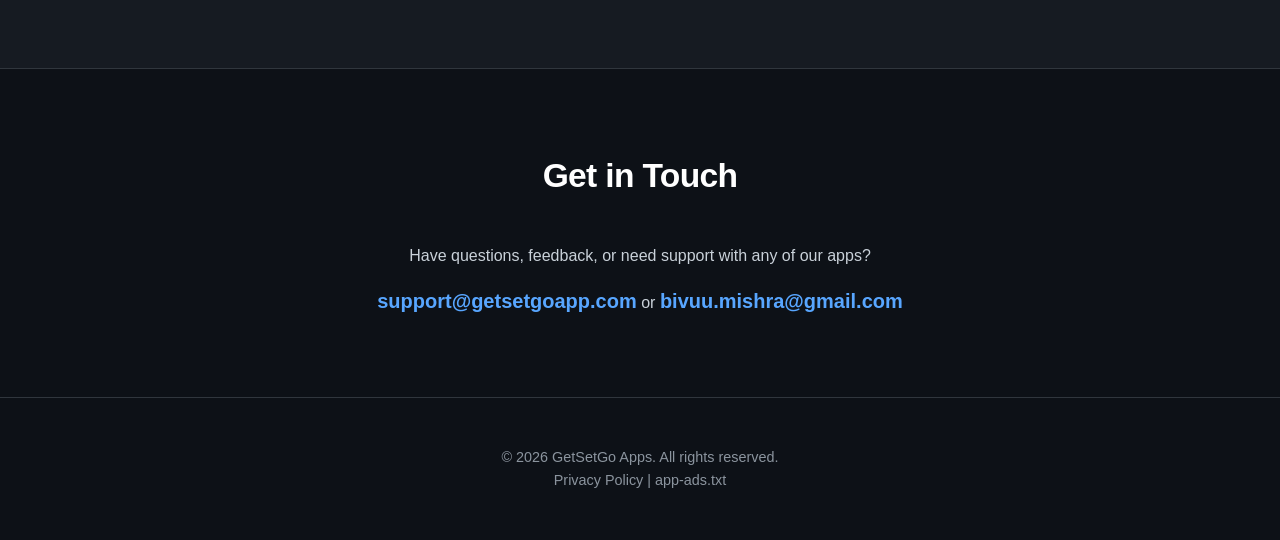
==== commit 7c966597: "Update index.html" ====
--- a/index.html
+++ b/index.html
@@ -75,7 +75,7 @@
 
         <!-- Direct Play Store Developer Page Link -->
         <div class="text-center" style="margin-top: 48px;">
-            <a href="https://play.google.com/store/apps/dev?id=YOUR_DEVELOPER_ID" 
+            <a href="https://play.google.com/store/apps/developer?id=GetSetGo+Apps" 
                target="_blank" 
                rel="noopener" 
                class="btn-primary store-btn">
@@ -97,14 +97,19 @@
             </div>
         </section>
 
-        <!-- Contact Section -->
-        <section id="contact" class="section">
-            <div class="container text-center">
-                <h2 class="section-title">Get in Touch</h2>
-                <p>Have questions, feedback, or need support with any of our apps?</p>
-                <a href="mailto:bivuu.mishra@gmail.com" class="contact-email">bivuu.mishra@gmail.com</a>
-            </div>
-        </section>
+       <!-- Contact Section -->
+<section id="contact" class="section">
+    <div class="container text-center">
+        <h2 class="section-title">Get in Touch</h2>
+        <p>Have questions, feedback, or need support with any of our apps?</p>
+        
+        <div class="contact-emails">
+            <a href="mailto:support@getsetgoapp.com" class="contact-email">support@getsetgoapp.com</a>
+            <span class="email-divider">or</span>
+            <a href="mailto:bivuu.mishra@gmail.com" class="contact-email secondary-email">bivuu.mishra@gmail.com</a>
+        </div>
+    </div>
+</section>
     </main>
 
     <!-- Footer -->
--- a/styles.css
+++ b/styles.css
@@ -476,3 +476,101 @@
   align-items: center;
   gap: 10px;
 }
+/* ==========================================
+   MOBILE & RESPONSIVE BREAKPOINTS
+   ========================================== */
+
+/* Tablet & Mobile Layout (768px and below) */
+@media (max-width: 768px) {
+  /* Prevent horizontal overflow on narrow viewports */
+  .container {
+    width: 100%;
+    padding: 0 16px;
+  }
+
+  /* Stack Header & Centered Navigation Links */
+  .nav-container {
+    flex-direction: column;
+    align-items: center;
+    gap: 12px;
+  }
+
+  nav {
+    justify-content: center;
+    gap: 12px 16px;
+  }
+
+  nav a {
+    font-size: 0.88rem;
+    padding: 4px 0;
+  }
+
+  /* Adjust Hero Padding & Font Sizes */
+  .hero {
+    padding: 48px 0 36px;
+  }
+
+  .hero h1 {
+    font-size: 1.85rem;
+    line-height: 1.25;
+  }
+
+  .hero p {
+    font-size: 1rem;
+    margin-bottom: 24px;
+  }
+
+  /* Sections */
+  .section {
+    padding: 48px 0;
+  }
+
+  .section-title {
+    font-size: 1.6rem;
+    margin-bottom: 24px;
+  }
+
+  /* Mobile App Cards */
+  .app-grid {
+    grid-template-columns: 1fr; /* Single column on phones */
+    gap: 18px;
+  }
+
+  .app-card-body {
+    padding: 18px;
+  }
+
+  .app-header h3 {
+    font-size: 1.15rem;
+  }
+
+  /* Mobile CTA Buttons (Full Width for Easy Tapping) */
+  .btn-primary,
+  .store-btn {
+    width: 100%;
+    justify-content: center;
+    padding: 14px 20px;
+    font-size: 0.95rem;
+  }
+
+  .contact-email {
+    font-size: 1.05rem;
+    word-break: break-word; /* Prevents email string overflow */
+  }
+}
+
+/* Small Smartphone Optimization (480px and below) */
+@media (max-width: 480px) {
+  .logo {
+    font-size: 1.15rem;
+  }
+
+  nav a {
+    font-size: 0.82rem;
+  }
+  
+  .badge {
+    font-size: 0.75rem;
+    padding: 2px 8px;
+  }
+}
